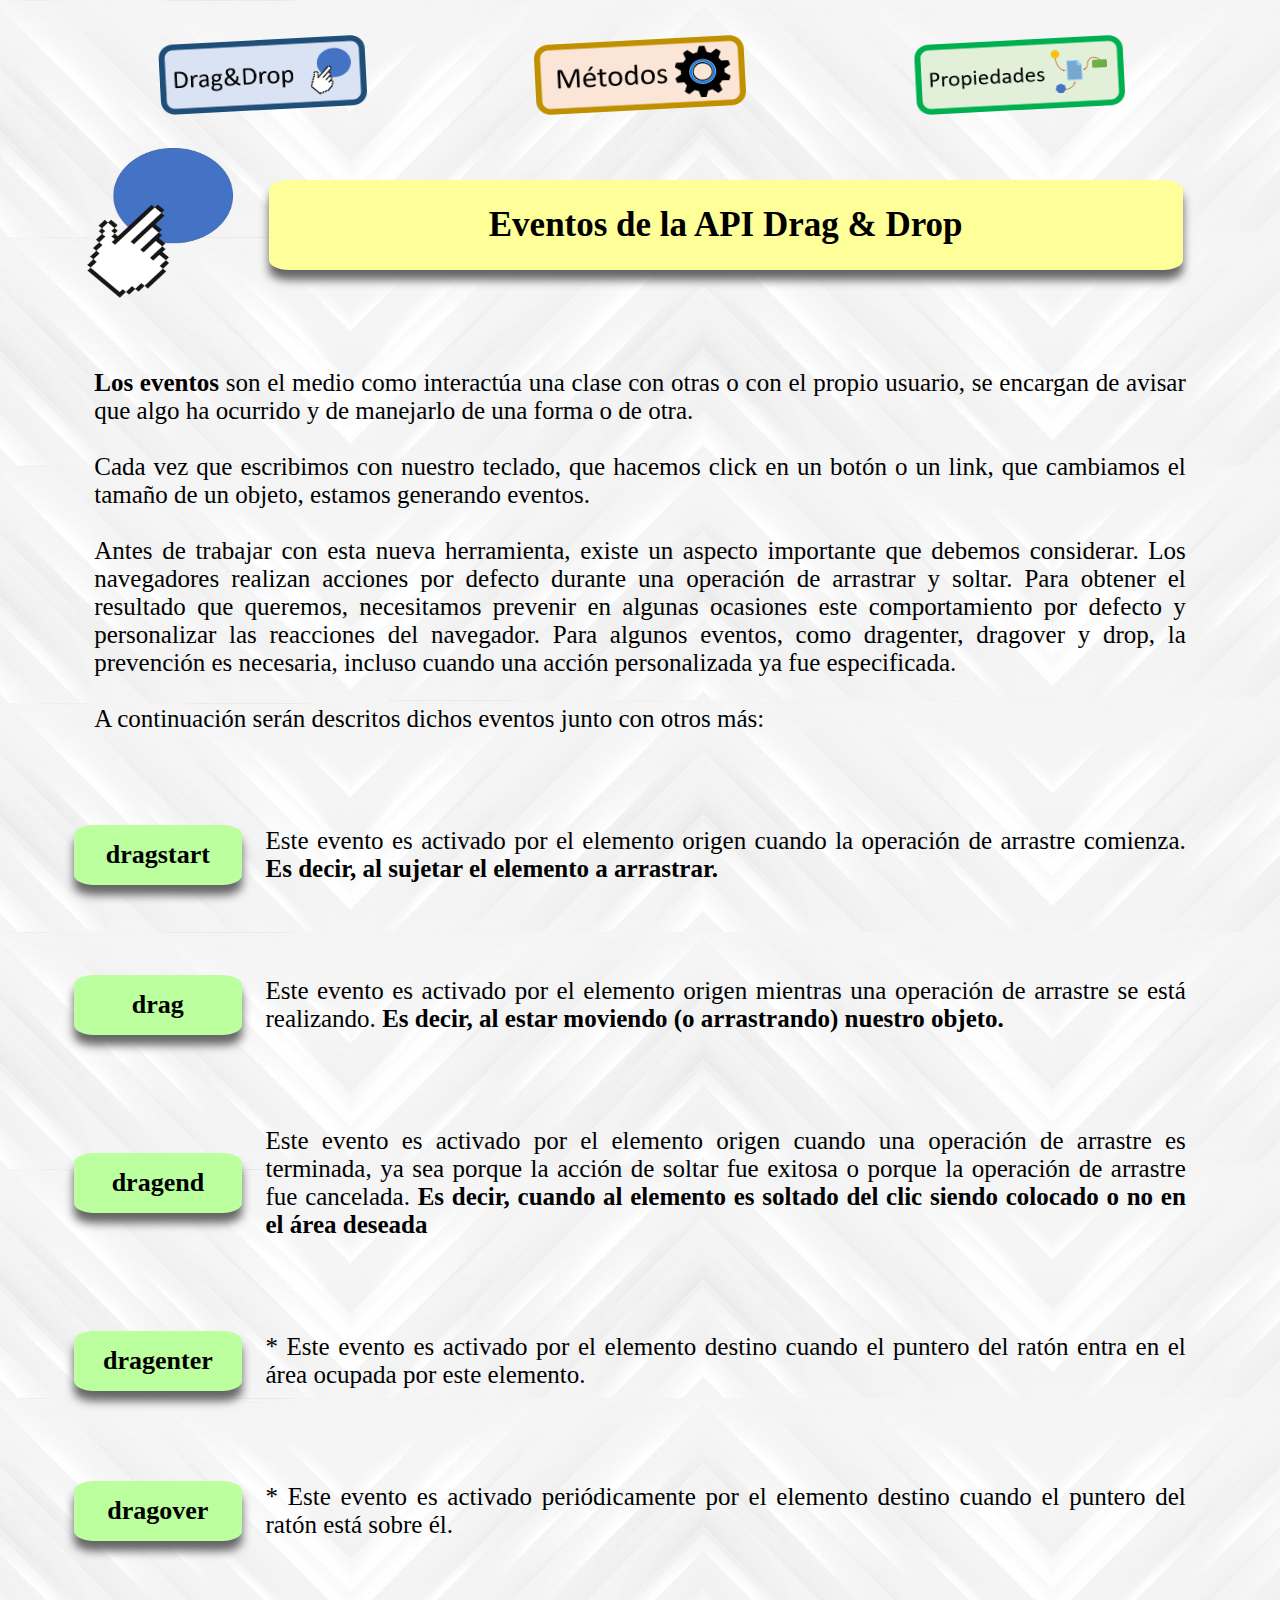
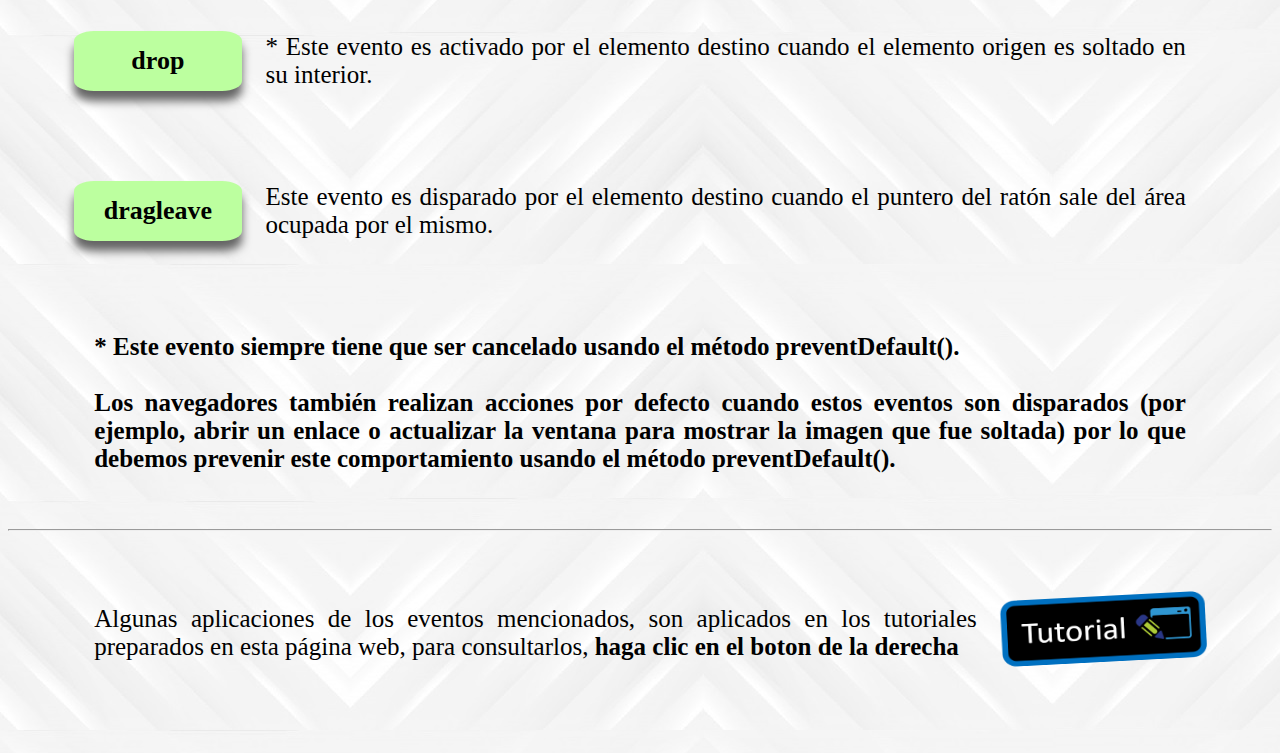
==== Events.html @ f4b8b287 "Add files via upload" ====
<!DOCTYPE html>
<html>
    <head>
        <title> API Drag and Drop / Eventos </title>
        <link rel="icon" type="image/png" href="Imagenes/Mano.png" />
        <link rel="stylesheet" href="CSS/Tm6_1.css">
        <script type="text/javascript" src="JS/T6-1.js"></script>
        
        <meta charset="UTF-8">
        <meta name="viewport" content="width=device-width, initial-scale=1.0">
    </head>
    <body background="Imagenes/Fondo3.jpg" ><center><br>
        <table>
            <tr>
                <td align="center" height = "95">
                    <img src="Imagenes/Bot2.png" width="210" height="70" id="btn2" onmouseover="Selec(this)" onmouseout="Deselec(this)" onclick="Direccionamiento('MenuDrag')"/>
                </td>
                <td align="center" height = "95">
                    <img src="Imagenes/Bot4.png" width="210" height="70" id="btn3" onmouseover="Selec(this)" onmouseout="Deselec(this)" onclick="Direccionamiento('Metodos')"/>
                </td>
                <td align="center" height = "95">
                    <img src="Imagenes/Bot3.png" width="210" height="70" id="btn4" onmouseover="Selec(this)" onmouseout="Deselec(this)" onclick="Direccionamiento('Propiedades')"/>    
                </td>
            </tr>
        </table>        
        <table>
            <tr>
                <td colspan="2"><center>
                    <img src="Imagenes/Mano1.png" width="150" height="150" id="Img"/>
                </center></td>
                <td colspan="2">
                    <h1 id="titulo">Eventos de la API Drag & Drop</h1>
                </td>
            </tr>
            <tr>
                <td colspan="4">
                    <p><b>Los eventos</b> son el medio como interactúa una clase con otras o con el propio usuario, se encargan de avisar que algo ha ocurrido y de manejarlo de una forma o de otra. 
                    <br><br>Cada vez que escribimos con nuestro teclado, que hacemos click en un botón o un link, que cambiamos el tamaño de un objeto, estamos generando eventos.
                    <br><br> Antes de trabajar con esta nueva herramienta, existe un aspecto importante que debemos considerar. Los navegadores realizan acciones por defecto durante una operación de arrastrar y soltar.  Para obtener el resultado que queremos, necesitamos prevenir en algunas ocasiones este comportamiento por defecto y personalizar las reacciones del navegador. Para algunos eventos, como dragenter, dragover y drop, la prevención es necesaria, incluso cuando una acción personalizada ya fue especificada.
                    <br><br> A continuación serán descritos dichos eventos junto con otros más:</p>
                </td>
            </tr>
            <tr>
                <td colspan="2"><h1 class="subtitulo"> dragstart </h1></td>
                <td colspan="2"><p> Este evento es activado por el elemento origen cuando la operación de arrastre comienza. <b>Es decir, al sujetar el elemento a arrastrar. </b></p></td>
            </tr>
            <tr>
                <td colspan="2"><h1 class="subtitulo"> drag </h1></td>
                <td colspan="2"><p> Este evento es activado por el elemento origen mientras una operación de arrastre se está realizando. <b>Es decir, al estar moviendo (o arrastrando) nuestro objeto. </b></p></td>
            </tr>
            <tr>
                <td colspan="2"><h1 class="subtitulo"> dragend </h1></td>
                <td colspan="2"><p> Este evento es activado por el elemento origen cuando una operación de arrastre es terminada, ya sea porque la acción de soltar fue exitosa o porque la operación de arrastre fue cancelada. <b> Es decir, cuando al elemento es soltado del clic siendo colocado o no en el área deseada </b></p></td>
            </tr>
            <tr>
                <td colspan="2"><h1 class="subtitulo"> dragenter </h1></td>
                <td colspan="2"><p> * Este evento es activado por el elemento destino cuando el puntero del ratón entra en el área ocupada por este elemento. </p></td>
            </tr>
            <tr>
                <td colspan="2"><h1 class="subtitulo"> dragover </h1></td>
                <td colspan="2"><p> * Este evento es activado periódicamente por el elemento destino cuando el puntero del ratón está sobre él. </p></td>
            </tr>
            <tr>
                <td colspan="2"><h1 class="subtitulo"> drop </h1></td>
                <td colspan="2"><p> * Este evento es activado por el elemento destino cuando el elemento origen es soltado en su interior. </p></td>
            </tr>
            <tr>
                <td colspan="2"><h1 class="subtitulo"> dragleave </h1></td>
                <td colspan="2"><p> Este evento es disparado por el elemento destino cuando el puntero del ratón sale del área ocupada por el mismo. </p></td>
            </tr>
            <tr>
                <td colspan="4"><p><b> * Este evento siempre tiene que ser cancelado usando el método preventDefault().
                <br><br>Los navegadores también realizan acciones por defecto cuando estos eventos son disparados (por ejemplo, abrir un enlace o actualizar la ventana para mostrar la imagen que fue soltada) por lo que debemos prevenir este comportamiento usando el método <b> preventDefault().</b></p></td>
            </tr>
        </table><hr><br>
        <table width = "90%">   
            <tr>
                <td colspan="2"><p> Algunas aplicaciones de los eventos mencionados, son aplicados en los tutoriales preparados en esta página web, para consultarlos,<b> haga clic en el boton de la derecha </b></p></td>
                <td colspan="2"><img src="Imagenes/Bot6.png" width="205" height="70" id="tutorial" onmouseover="Selec(this)" onmouseout="Deselec(this)" onclick="Direccionamiento('Tutorial')"/> </td>
            </tr>
        </table><br><br>
    </center></body>
</html>
---- CSS/Tm6_1.css ----
/*  Estilos aplicados dentro de la página index.html 

    Created on : 13/03/2020, 12:52:38 PM
    Author     : Cesar*/

table{
    width: 90%;
}

img{
    cursor: pointer;
}

table th{
    text-align: center;
}

#titulotd{
    width: 80%;
    height: 50%;
}

h1{
    text-align:center;
}

#titulo{
    font-family: Arial Nova Light;
    font-weight:bold;
    font-size: 35px;
    text-align:center;
    color:#000;

    width: 90%;
    height: 90%;
    background: #ffff99;
    padding: 25px;
    margin: 50px auto;
    border-radius: 20px / 10px; 
    box-shadow: rgb(100,100,100) 0px 10px 10px; 
}

td p{
    align: justify;
    font-family: Arial Nova Light;
}

p{
    padding: 20px;
    text-align: justify;
    font-family: Calibri;
    font-size: 25px;
    text-align:justify;
    color:#000;
}

.texto{
    text-align: justify;
    font-size: 20px;
}

.subtitulo{
    font-family: 'Calibri(Cuerpo)';
    font-weight:bold;
    font-size: 26px;
    text-align:center;
    color:#000;
    
    height: 90%;
    background: #BCFF9F;
    padding: 15px;
    margin: 20px auto;
    border-radius: 20px / 10px; 
    box-shadow: rgb(100,100,100) 0px 10px 10px; 
}

input[type=button] {
    border-radius: 10px;
    border-bottom: 3px solid;
    color: black;
    font-size: 30px;
    padding: 10px 32px;
    text-decoration: none;
    margin: 4px 8px;
    cursor: pointer;
    font-weight:bold;
    text-align: center;
}
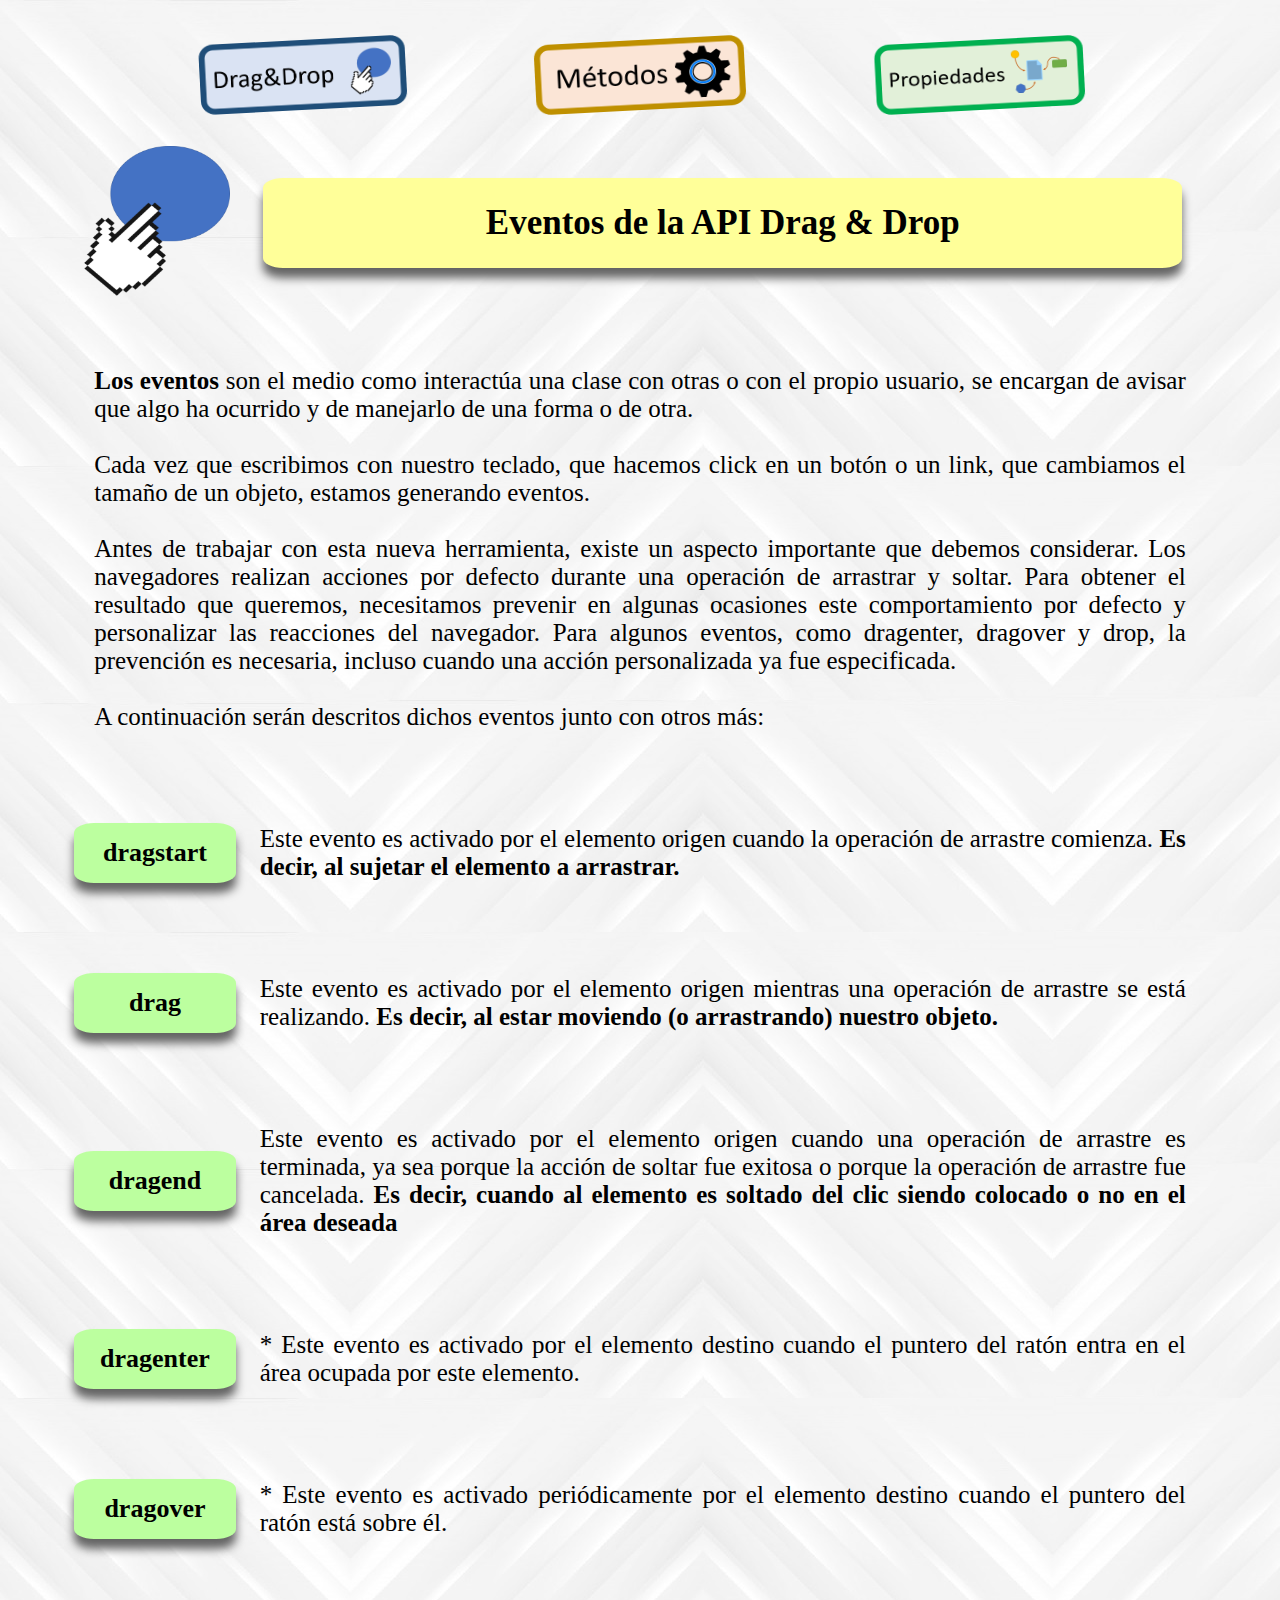
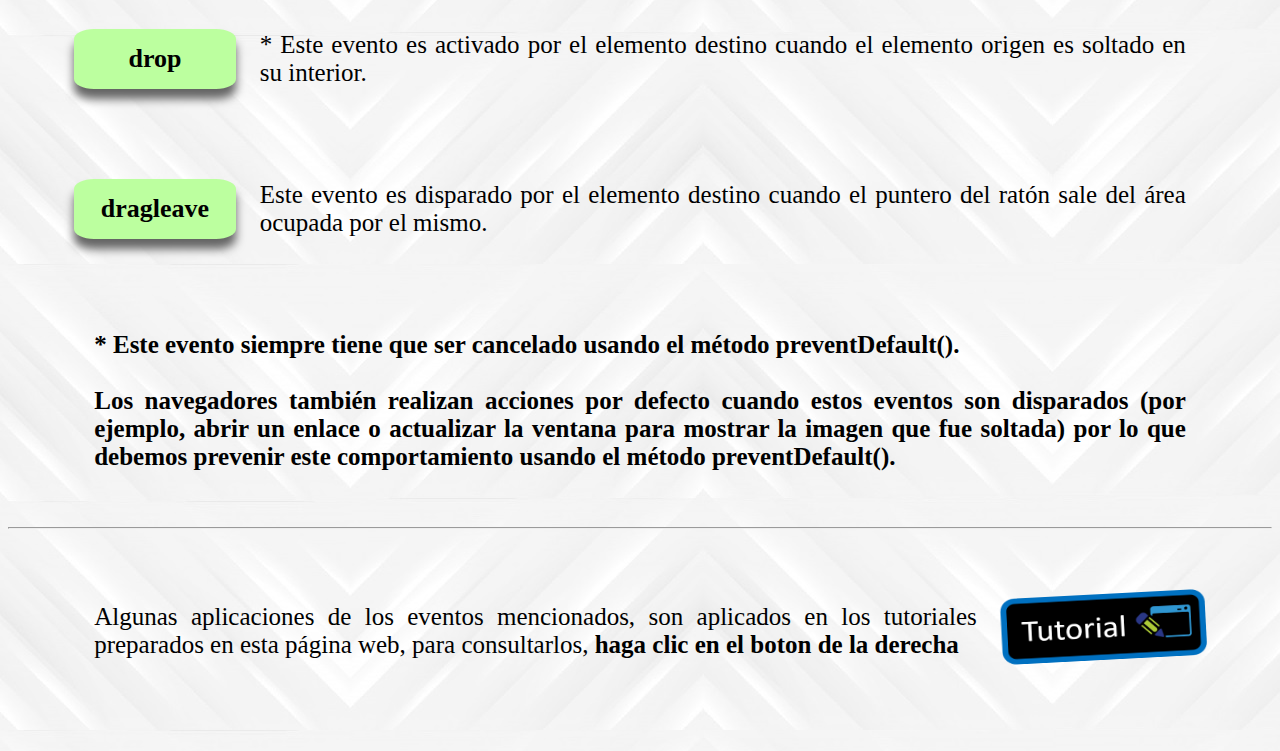
==== commit 082cca07: "Add files via upload" ====
--- a/Events.html
+++ b/Events.html
@@ -12,20 +12,25 @@
     <body background="Imagenes/Fondo3.jpg" ><center><br>
         <table>
             <tr>
-                <td align="center" height = "95">
-                    <img src="Imagenes/Bot2.png" width="210" height="70" id="btn2" onmouseover="Selec(this)" onmouseout="Deselec(this)" onclick="Direccionamiento('MenuDrag')"/>
-                </td>
-                <td align="center" height = "95">
-                    <img src="Imagenes/Bot4.png" width="210" height="70" id="btn3" onmouseover="Selec(this)" onmouseout="Deselec(this)" onclick="Direccionamiento('Metodos')"/>
-                </td>
-                <td align="center" height = "95">
-                    <img src="Imagenes/Bot3.png" width="210" height="70" id="btn4" onmouseover="Selec(this)" onmouseout="Deselec(this)" onclick="Direccionamiento('Propiedades')"/>    
+                <td align="center" colspan="3">
+                    <table height = "95">
+                        <tr>
+                            <td align="center" >
+                                <img src="Imagenes/Bot2.png" width="210" height="70" id="btn2" onmouseover="Selec(this)" onmouseout="Deselec(this)" onclick="Direccionamiento('MenuDrag')"/>
+                            </td>
+                            <td align="center">
+                                <img src="Imagenes/Bot4.png" width="210" height="70" id="btn3" onmouseover="Selec(this)" onmouseout="Deselec(this)" onclick="Direccionamiento('Metodos')"/>
+                            </td>
+                            <td align="center">
+                                <img src="Imagenes/Bot3.png" width="210" height="70" id="btn4" onmouseover="Selec(this)" onmouseout="Deselec(this)" onclick="Direccionamiento('Propiedades')"/>        
+                            </td>
+                        </tr>  
+                    </table>    
                 </td>
             </tr>
-        </table>        
-        <table>
+
             <tr>
-                <td colspan="2"><center>
+                <td colspan="1"><center>
                     <img src="Imagenes/Mano1.png" width="150" height="150" id="Img"/>
                 </center></td>
                 <td colspan="2">
@@ -33,7 +38,7 @@
                 </td>
             </tr>
             <tr>
-                <td colspan="4">
+                <td colspan="3">
                     <p><b>Los eventos</b> son el medio como interactúa una clase con otras o con el propio usuario, se encargan de avisar que algo ha ocurrido y de manejarlo de una forma o de otra. 
                     <br><br>Cada vez que escribimos con nuestro teclado, que hacemos click en un botón o un link, que cambiamos el tamaño de un objeto, estamos generando eventos.
                     <br><br> Antes de trabajar con esta nueva herramienta, existe un aspecto importante que debemos considerar. Los navegadores realizan acciones por defecto durante una operación de arrastrar y soltar.  Para obtener el resultado que queremos, necesitamos prevenir en algunas ocasiones este comportamiento por defecto y personalizar las reacciones del navegador. Para algunos eventos, como dragenter, dragover y drop, la prevención es necesaria, incluso cuando una acción personalizada ya fue especificada.
@@ -41,42 +46,42 @@
                 </td>
             </tr>
             <tr>
-                <td colspan="2"><h1 class="subtitulo"> dragstart </h1></td>
+                <td colspan="1"><h1 class="subtitulo"> dragstart </h1></td>
                 <td colspan="2"><p> Este evento es activado por el elemento origen cuando la operación de arrastre comienza. <b>Es decir, al sujetar el elemento a arrastrar. </b></p></td>
             </tr>
             <tr>
-                <td colspan="2"><h1 class="subtitulo"> drag </h1></td>
+                <td colspan="1"><h1 class="subtitulo"> drag </h1></td>
                 <td colspan="2"><p> Este evento es activado por el elemento origen mientras una operación de arrastre se está realizando. <b>Es decir, al estar moviendo (o arrastrando) nuestro objeto. </b></p></td>
             </tr>
             <tr>
-                <td colspan="2"><h1 class="subtitulo"> dragend </h1></td>
+                <td colspan="1"><h1 class="subtitulo"> dragend </h1></td>
                 <td colspan="2"><p> Este evento es activado por el elemento origen cuando una operación de arrastre es terminada, ya sea porque la acción de soltar fue exitosa o porque la operación de arrastre fue cancelada. <b> Es decir, cuando al elemento es soltado del clic siendo colocado o no en el área deseada </b></p></td>
             </tr>
             <tr>
-                <td colspan="2"><h1 class="subtitulo"> dragenter </h1></td>
+                <td colspan="1"><h1 class="subtitulo"> dragenter </h1></td>
                 <td colspan="2"><p> * Este evento es activado por el elemento destino cuando el puntero del ratón entra en el área ocupada por este elemento. </p></td>
             </tr>
             <tr>
-                <td colspan="2"><h1 class="subtitulo"> dragover </h1></td>
+                <td colspan="1"><h1 class="subtitulo"> dragover </h1></td>
                 <td colspan="2"><p> * Este evento es activado periódicamente por el elemento destino cuando el puntero del ratón está sobre él. </p></td>
             </tr>
             <tr>
-                <td colspan="2"><h1 class="subtitulo"> drop </h1></td>
+                <td colspan="1"><h1 class="subtitulo"> drop </h1></td>
                 <td colspan="2"><p> * Este evento es activado por el elemento destino cuando el elemento origen es soltado en su interior. </p></td>
             </tr>
             <tr>
-                <td colspan="2"><h1 class="subtitulo"> dragleave </h1></td>
+                <td colspan="1"><h1 class="subtitulo"> dragleave </h1></td>
                 <td colspan="2"><p> Este evento es disparado por el elemento destino cuando el puntero del ratón sale del área ocupada por el mismo. </p></td>
             </tr>
             <tr>
-                <td colspan="4"><p><b> * Este evento siempre tiene que ser cancelado usando el método preventDefault().
+                <td colspan="3"><p><b> * Este evento siempre tiene que ser cancelado usando el método preventDefault().
                 <br><br>Los navegadores también realizan acciones por defecto cuando estos eventos son disparados (por ejemplo, abrir un enlace o actualizar la ventana para mostrar la imagen que fue soltada) por lo que debemos prevenir este comportamiento usando el método <b> preventDefault().</b></p></td>
             </tr>
         </table><hr><br>
         <table width = "90%">   
             <tr>
                 <td colspan="2"><p> Algunas aplicaciones de los eventos mencionados, son aplicados en los tutoriales preparados en esta página web, para consultarlos,<b> haga clic en el boton de la derecha </b></p></td>
-                <td colspan="2"><img src="Imagenes/Bot6.png" width="205" height="70" id="tutorial" onmouseover="Selec(this)" onmouseout="Deselec(this)" onclick="Direccionamiento('Tutorial')"/> </td>
+                <td colspan="1"><img src="Imagenes/Bot6.png" width="205" height="70" id="tutorial" onmouseover="Selec(this)" onmouseout="Deselec(this)" onclick="Direccionamiento('Tutorial')"/> </td>
             </tr>
         </table><br><br>
     </center></body>
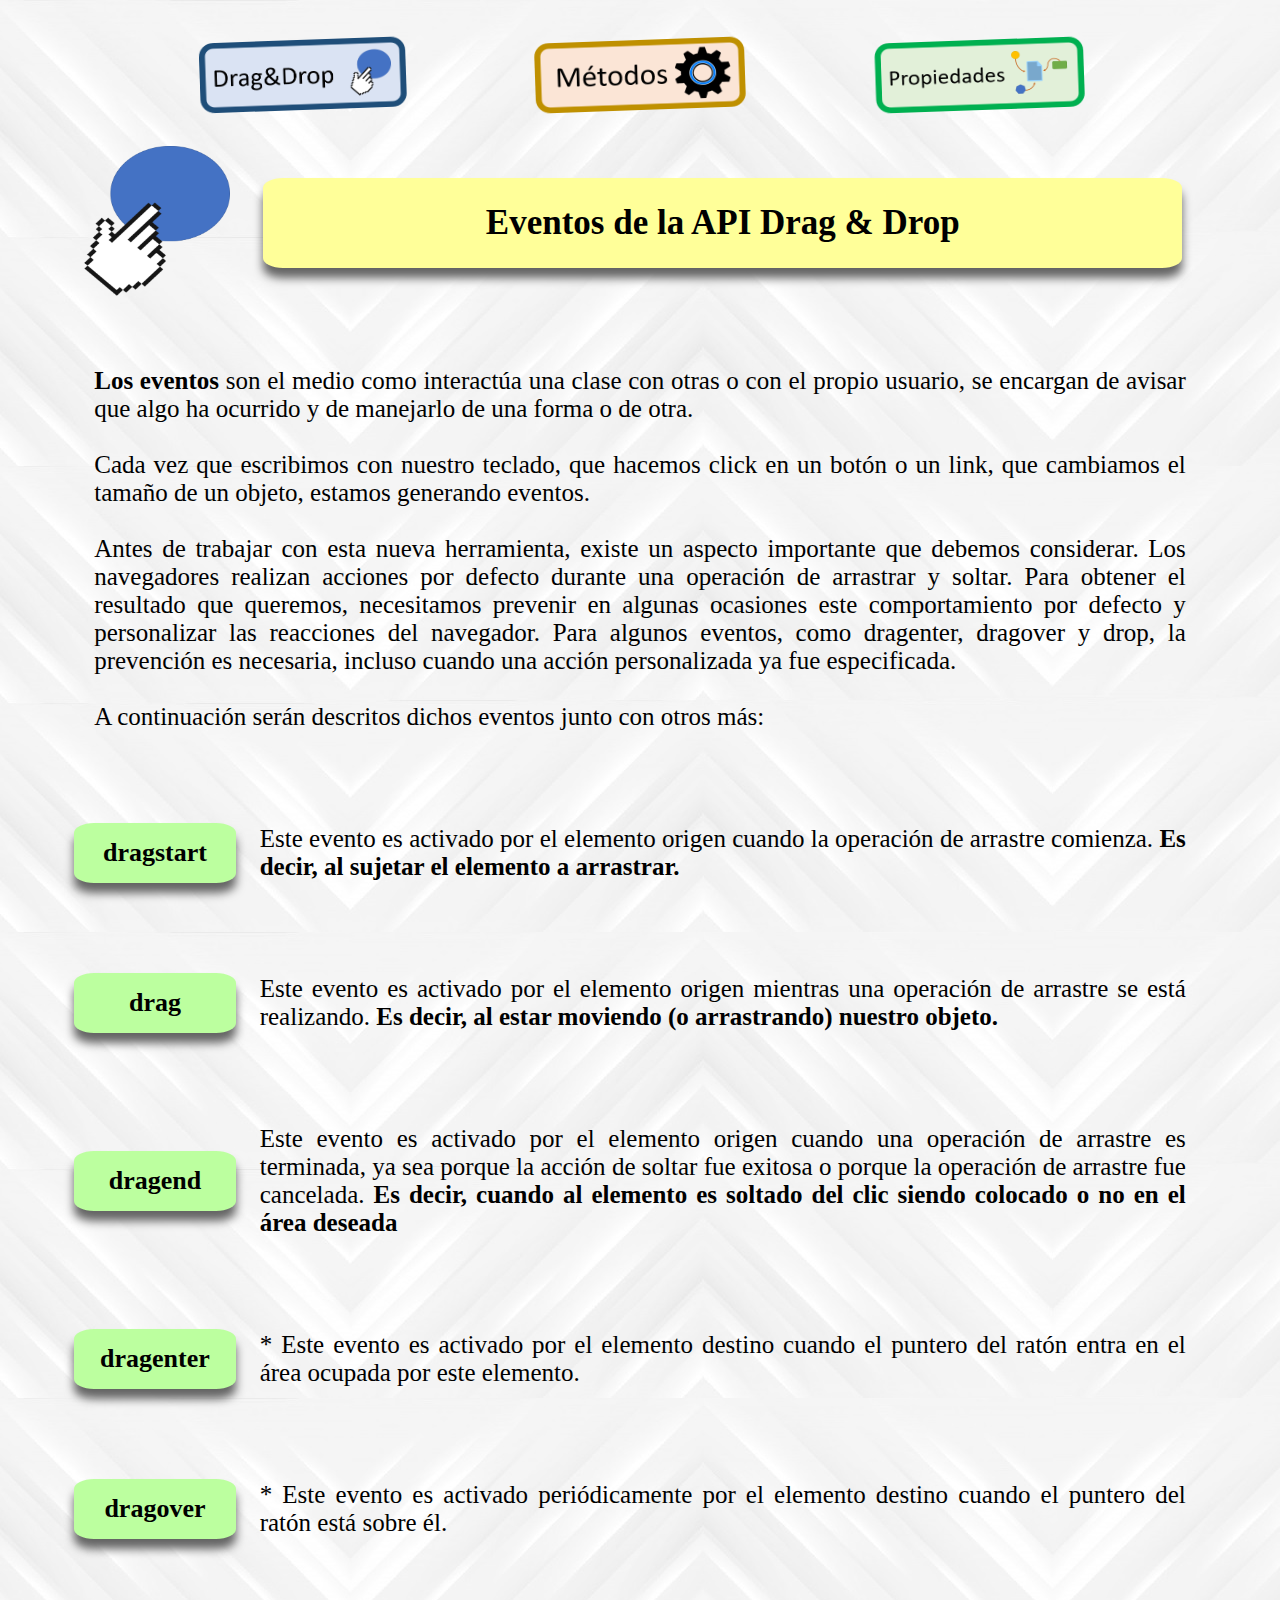
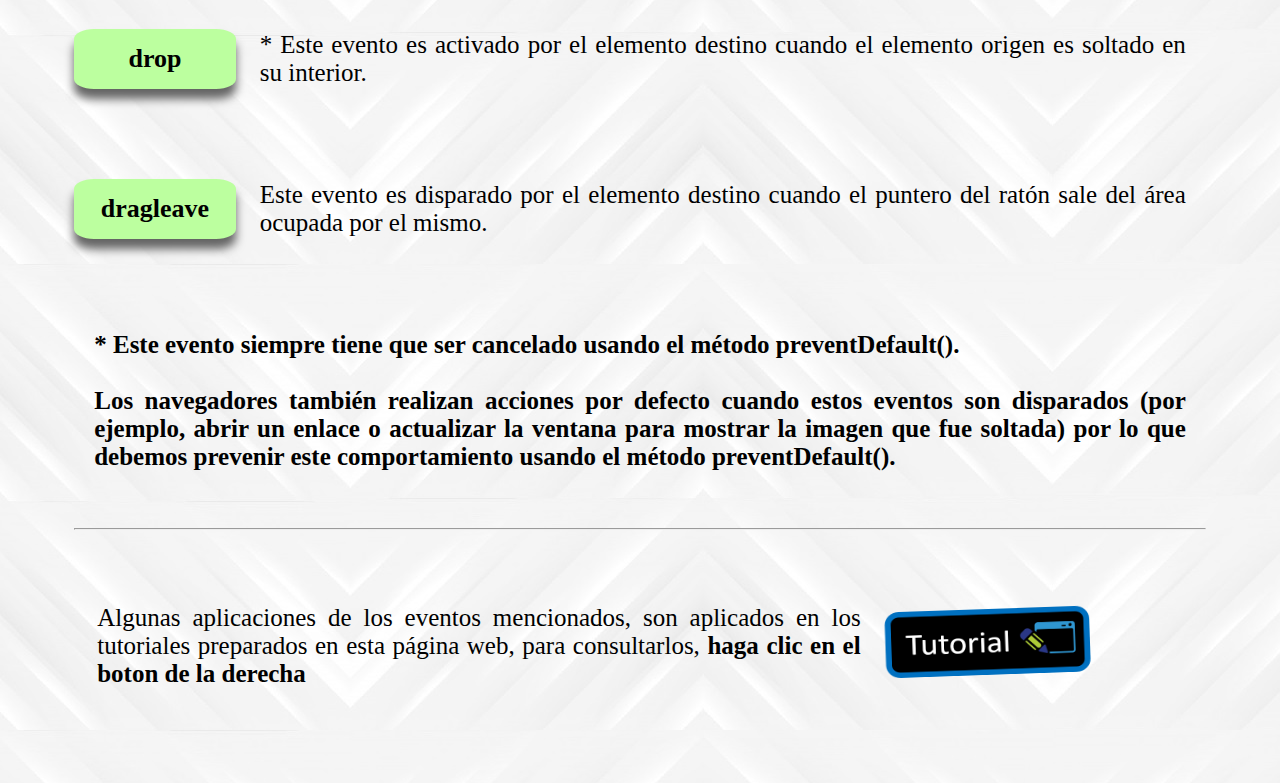
==== commit 8d1279e4: "Update Events.html" ====
--- a/Events.html
+++ b/Events.html
@@ -77,12 +77,22 @@
                 <td colspan="3"><p><b> * Este evento siempre tiene que ser cancelado usando el método preventDefault().
                 <br><br>Los navegadores también realizan acciones por defecto cuando estos eventos son disparados (por ejemplo, abrir un enlace o actualizar la ventana para mostrar la imagen que fue soltada) por lo que debemos prevenir este comportamiento usando el método <b> preventDefault().</b></p></td>
             </tr>
-        </table><hr><br>
-        <table width = "90%">   
             <tr>
-                <td colspan="2"><p> Algunas aplicaciones de los eventos mencionados, son aplicados en los tutoriales preparados en esta página web, para consultarlos,<b> haga clic en el boton de la derecha </b></p></td>
-                <td colspan="1"><img src="Imagenes/Bot6.png" width="205" height="70" id="tutorial" onmouseover="Selec(this)" onmouseout="Deselec(this)" onclick="Direccionamiento('Tutorial')"/> </td>
+                <td colspan="3">
+                    <hr><br>
+                    <table width = "90%">   
+                        <tr>
+                            <td colspan="2">
+                                <p> Algunas aplicaciones de los eventos mencionados, son aplicados en los tutoriales preparados en esta página web, para consultarlos,<b> haga clic en el boton de la derecha </b></p>
+                            </td>
+                            <td colspan="1">
+                                <img src="Imagenes/Bot6.png" width="205" height="70" id="tutorial" onmouseover="Selec(this)" onmouseout="Deselec(this)" onclick="Direccionamiento('Tutorial')"/>
+                            </td>
+                        </tr>
+                    </table>
+                </td>
             </tr>
-        </table><br><br>
+        </table>
+        <br><br>
     </center></body>
 </html>
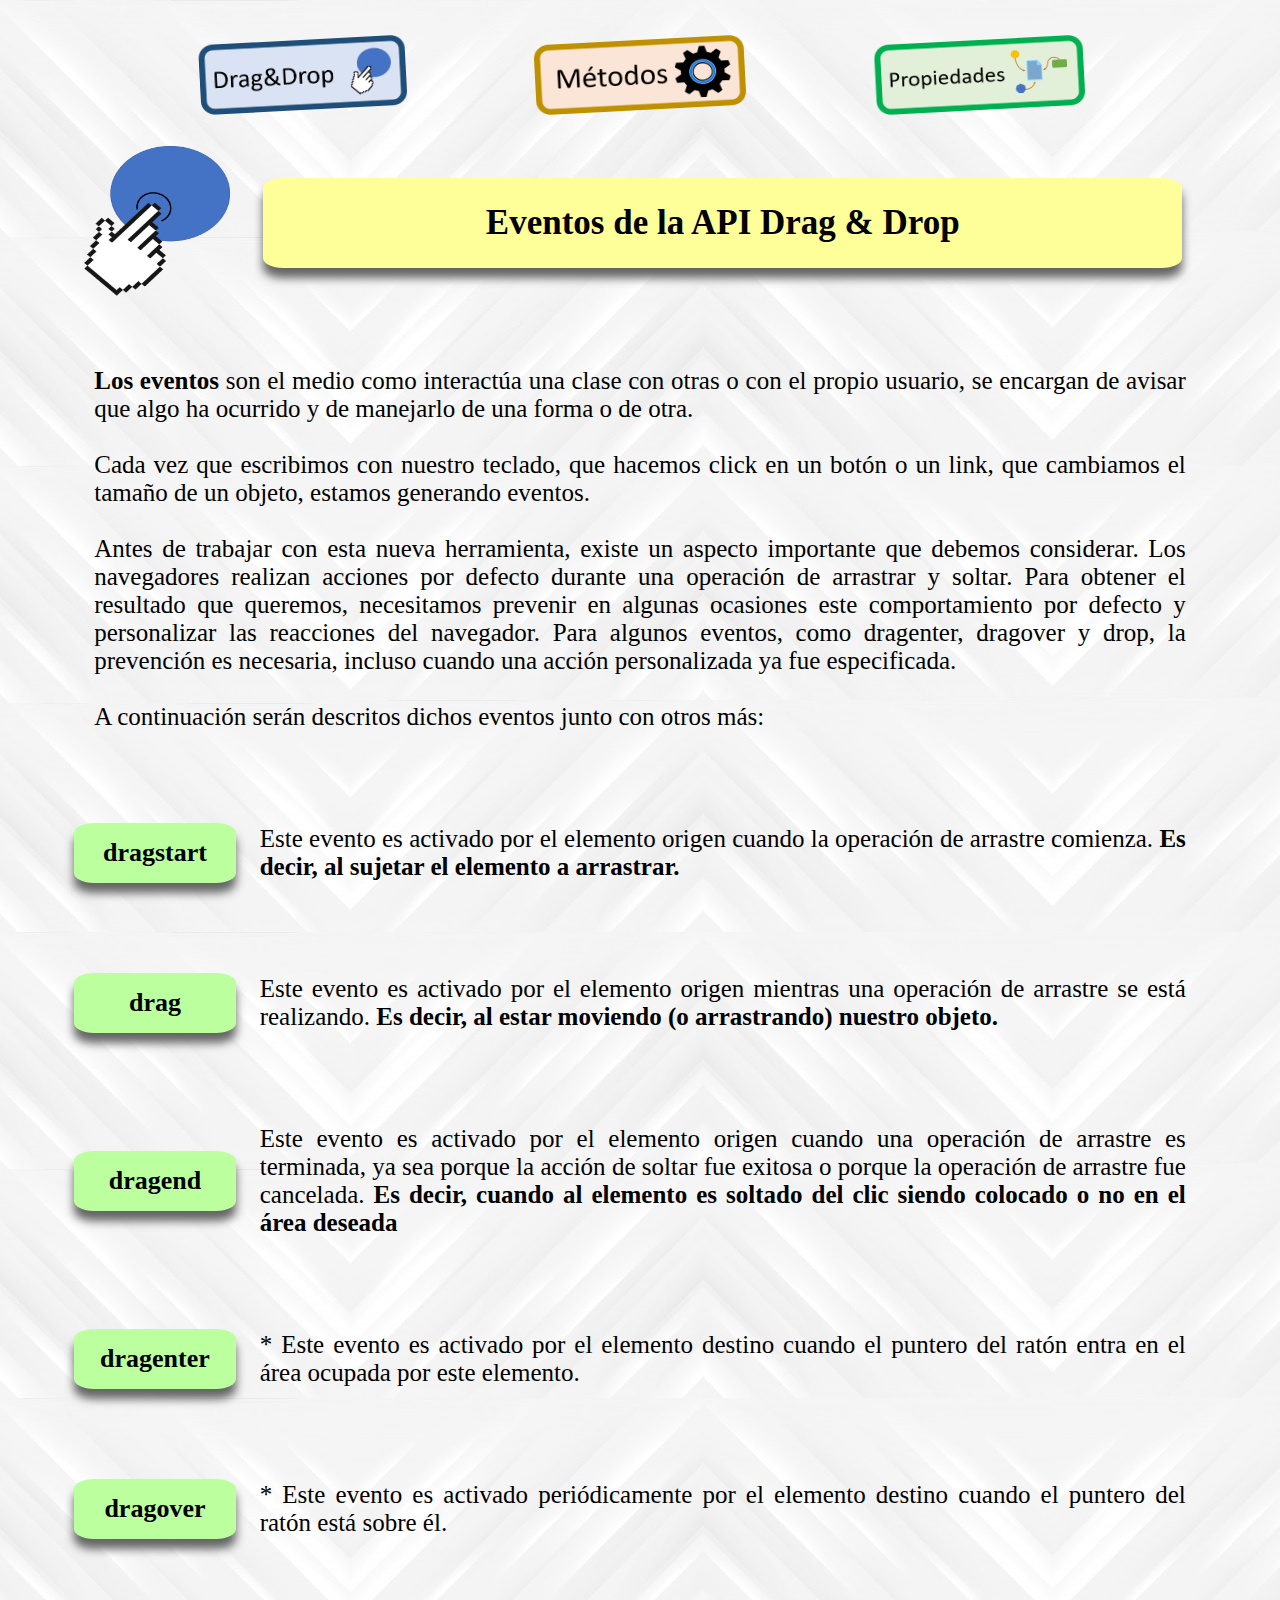
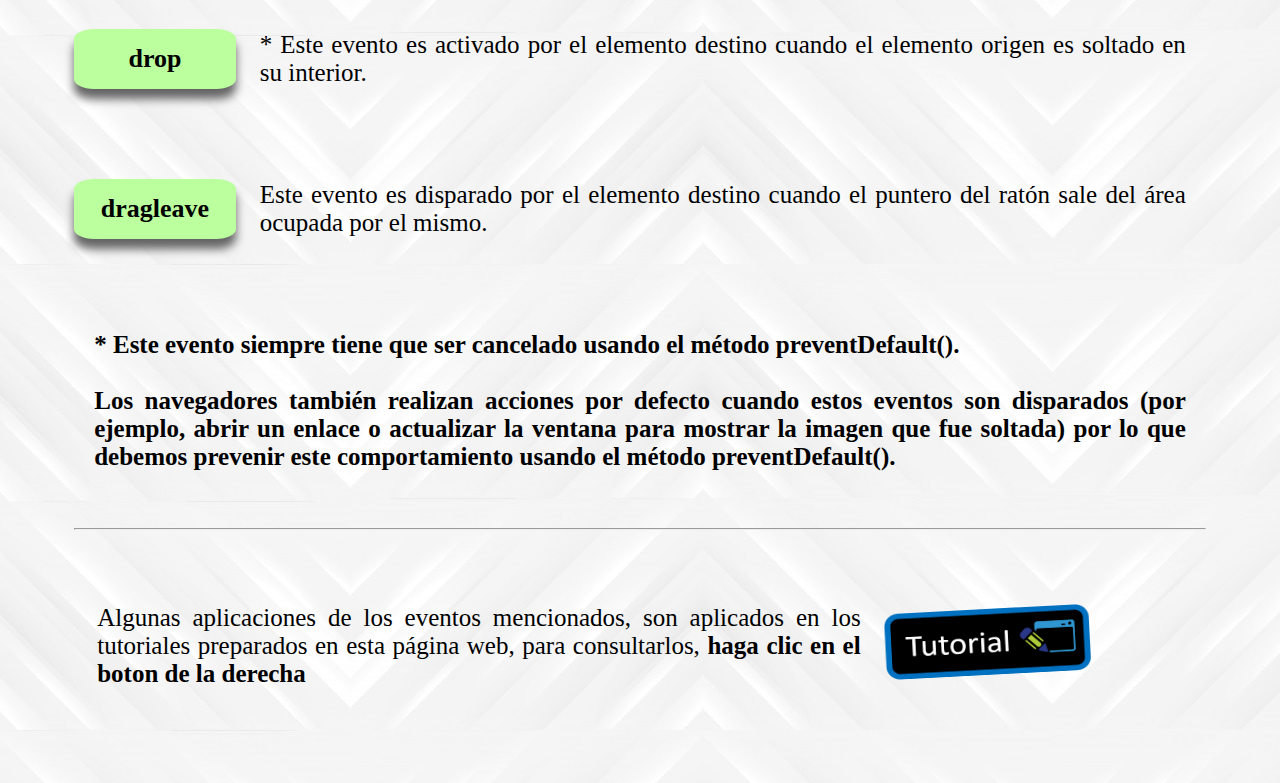
==== commit 40ddfe1f: "Update Events.html" ====
--- a/Events.html
+++ b/Events.html
@@ -92,7 +92,6 @@
                     </table>
                 </td>
             </tr>
-        </table>
-        <br><br>
+        </table><br><br>
     </center></body>
 </html>
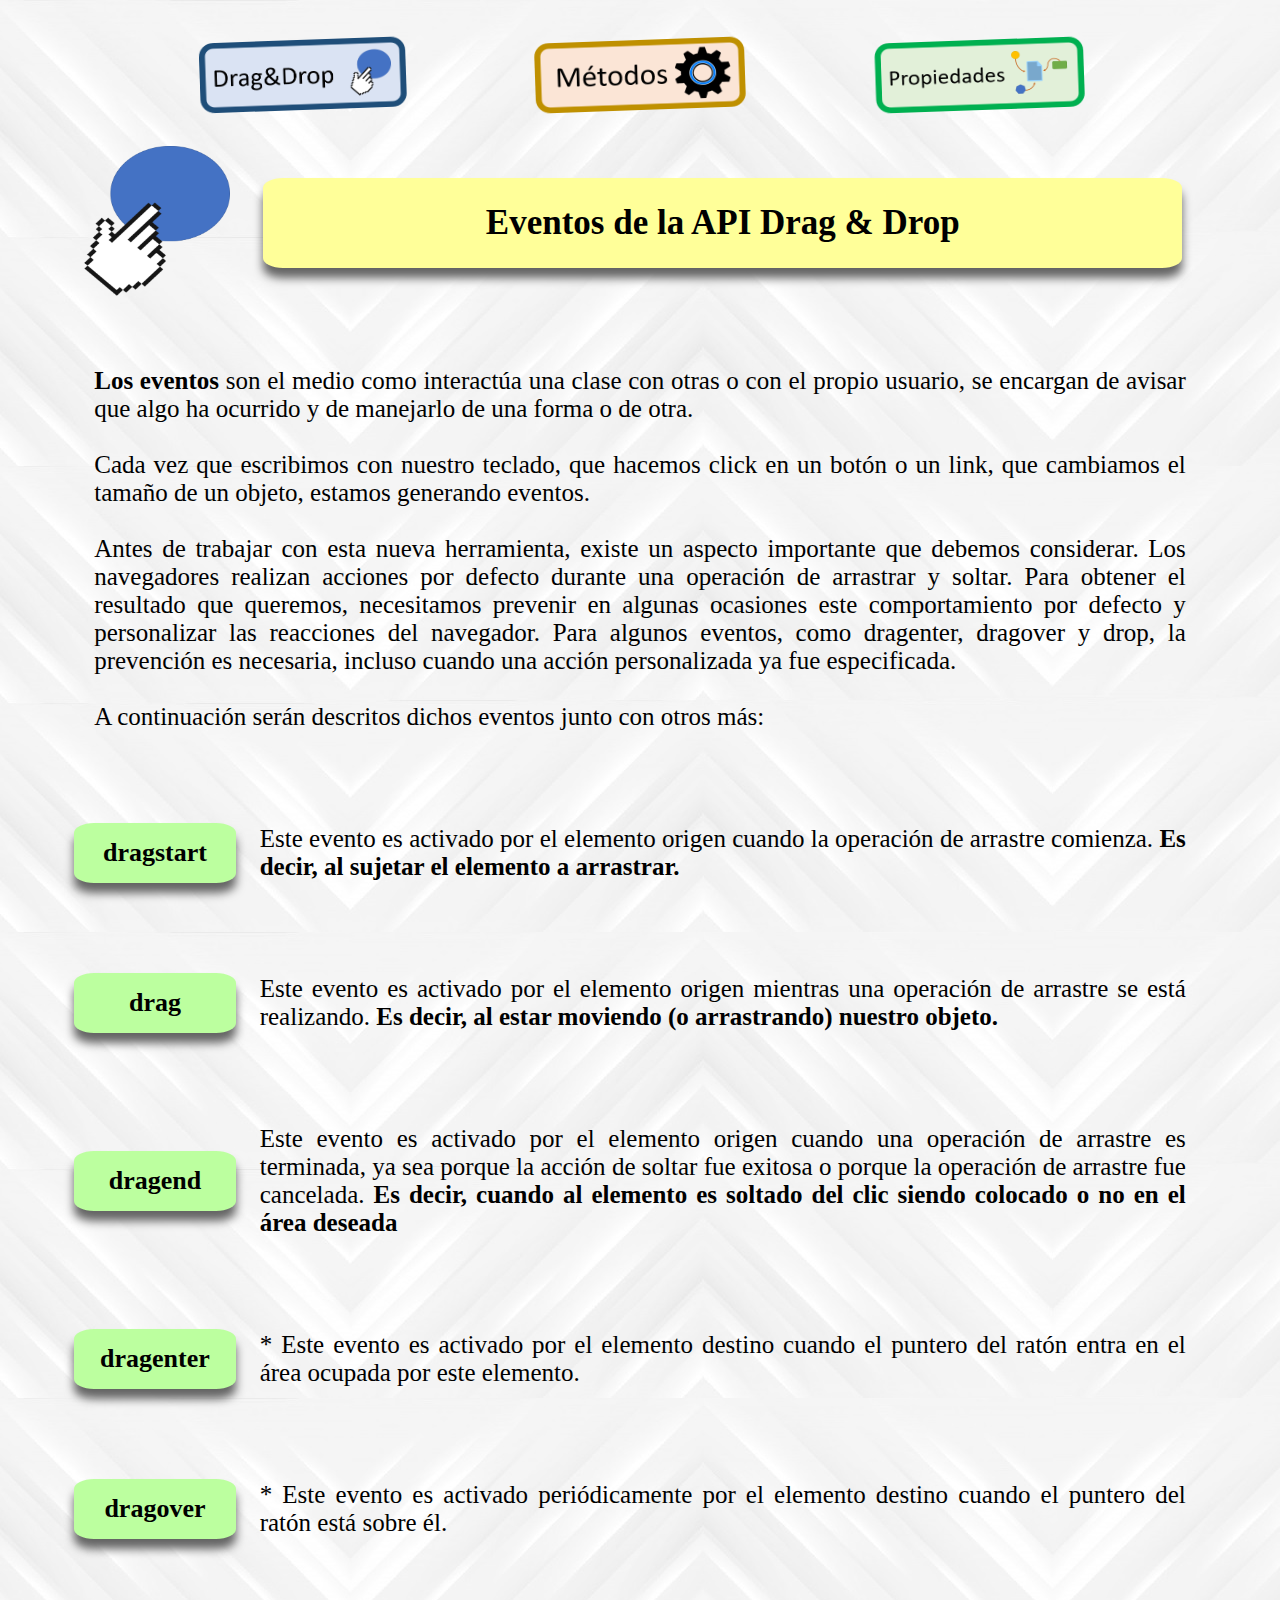
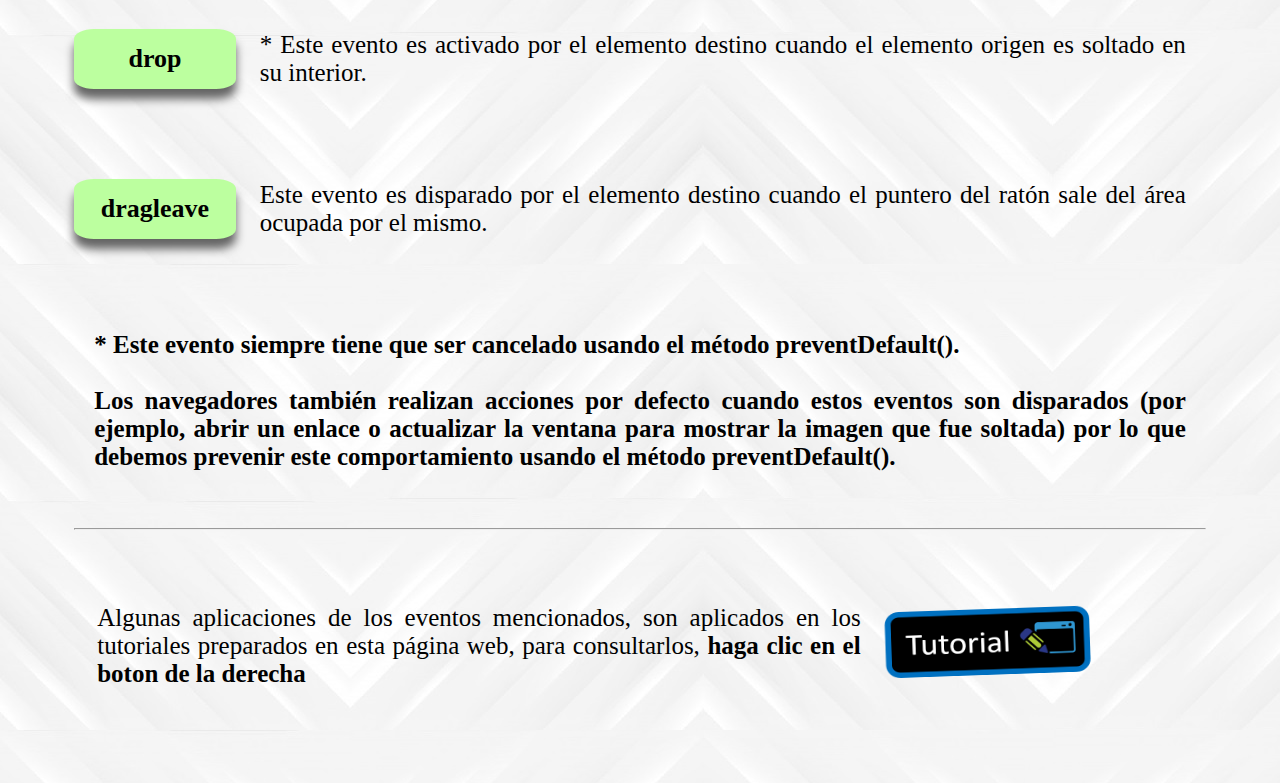
==== commit 9d60f208: "Update Events.html" ====
--- a/Events.html
+++ b/Events.html
@@ -80,7 +80,7 @@
             <tr>
                 <td colspan="3">
                     <hr><br>
-                    <table width = "90%">   
+                    <table>   
                         <tr>
                             <td colspan="2">
                                 <p> Algunas aplicaciones de los eventos mencionados, son aplicados en los tutoriales preparados en esta página web, para consultarlos,<b> haga clic en el boton de la derecha </b></p>
